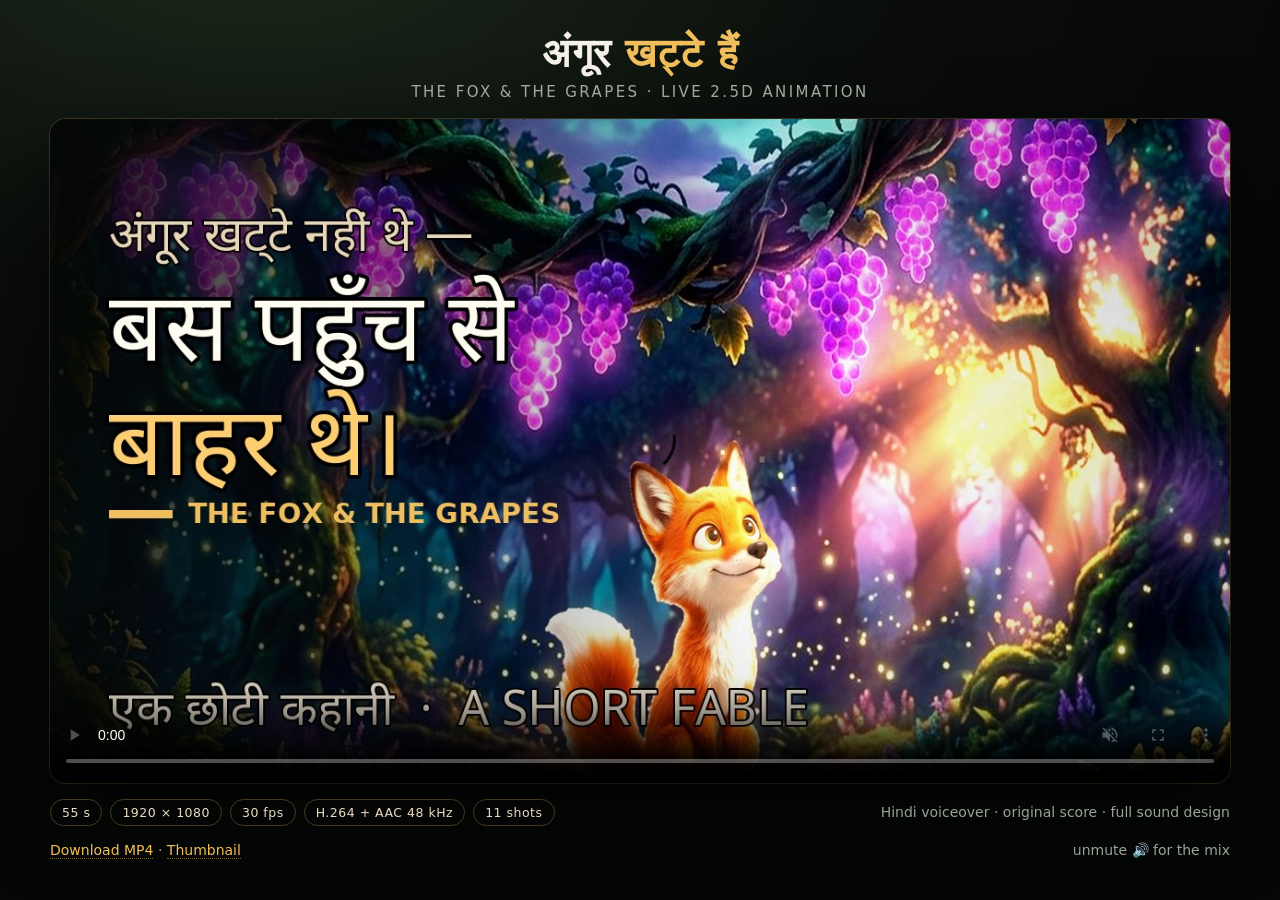
==== output/index.html @ b3474036 "Live 2.5D animated film: 11-shot edit, VFX, sound design, male voice mix - build_anim.py: plate-spac" ====
<!doctype html>
<html lang="hi">
<head>
<meta charset="utf-8">
<meta name="viewport" content="width=device-width,initial-scale=1">
<title>अंगूर खट्टे हैं — The Fox & The Grapes</title>
<style>
  :root{ --gold:#f0be5a; --ink:#0a0d0b; }
  *{box-sizing:border-box}
  body{
    margin:0; min-height:100vh; background:
      radial-gradient(1200px 700px at 20% -10%, #1d2a1b 0%, #0a0d0b 55%, #050706 100%);
    color:#f6f2ea; font-family:system-ui,"Segoe UI",Roboto,sans-serif;
    display:flex; flex-direction:column; align-items:center; justify-content:center;
    padding:28px 18px 40px;
  }
  header{text-align:center; margin-bottom:18px}
  h1{margin:0 0 6px; font-size:clamp(22px,3.4vw,40px); letter-spacing:.5px}
  h1 span{color:var(--gold)}
  p.sub{margin:0; color:#a9b3a6; font-size:clamp(12px,1.4vw,15px); letter-spacing:.16em; text-transform:uppercase}
  .frame{
    width:min(1180px,100%); border-radius:16px; overflow:hidden;
    box-shadow:0 30px 80px rgba(0,0,0,.65), 0 0 0 1px rgba(240,190,90,.22);
    background:#000;
  }
  video{display:block; width:100%; height:auto; aspect-ratio:16/9; background:#000}
  .meta{
    display:flex; flex-wrap:wrap; gap:10px 22px; align-items:center; justify-content:space-between;
    margin-top:16px; width:min(1180px,100%); color:#9aa396; font-size:14px;
  }
  .chips{display:flex; flex-wrap:wrap; gap:8px}
  .chip{border:1px solid rgba(240,190,90,.28); color:#e9dcc0; padding:5px 11px; border-radius:999px; font-size:12.5px; letter-spacing:.04em}
  a{color:var(--gold); text-decoration:none; border-bottom:1px dotted rgba(240,190,90,.5)}
</style>
</head>
<body>
  <header>
    <h1>अंगूर <span>खट्टे हैं</span></h1>
    <p class="sub">The Fox &amp; The Grapes · live 2.5D animation</p>
  </header>
  <div class="frame">
    <video src="Angoor_Khatte_Hain_LIVE_ANIMATION.mp4" poster="thumbnail_live.jpg"
           controls autoplay muted playsinline preload="metadata"></video>
  </div>
  <div class="meta">
    <div class="chips">
      <span class="chip">55 s</span>
      <span class="chip">1920 × 1080</span>
      <span class="chip">30 fps</span>
      <span class="chip">H.264 + AAC 48 kHz</span>
      <span class="chip">11 shots</span>
    </div>
    <div>Hindi voiceover · original score · full sound design</div>
  </div>
  <div class="meta"><div><a href="Angoor_Khatte_Hain_LIVE_ANIMATION.mp4" download>Download MP4</a> · <a href="thumbnail_live.jpg" target="_blank">Thumbnail</a></div><div>unmute 🔊 for the mix</div></div>
</body>
</html>
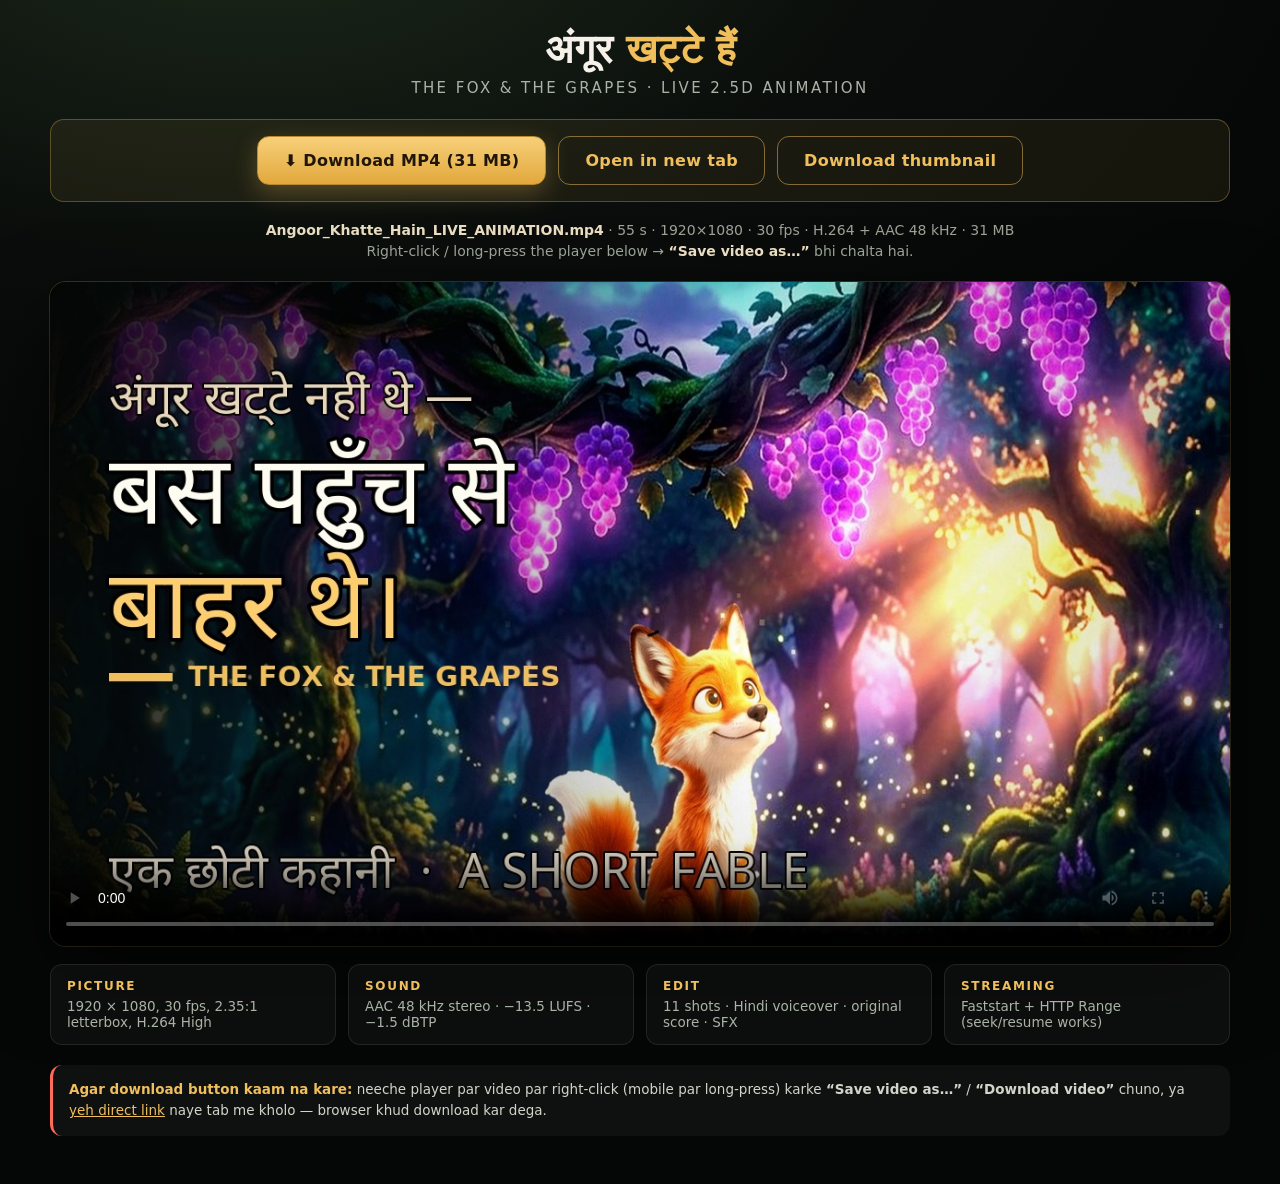
==== commit 1b913c68: "Fix voice-vs-SFX balance and add proper download Audio (mix_final.py v2): - voice: mud cut, 1.6-4.5k" ====
--- a/output/index.html
+++ b/output/index.html
@@ -3,55 +3,92 @@
 <head>
 <meta charset="utf-8">
 <meta name="viewport" content="width=device-width,initial-scale=1">
-<title>अंगूर खट्टे हैं — The Fox & The Grapes</title>
+<title>अंगूर खट्टे हैं — Download</title>
 <style>
-  :root{ --gold:#f0be5a; --ink:#0a0d0b; }
+  :root{ --gold:#f0be5a; }
   *{box-sizing:border-box}
-  body{
-    margin:0; min-height:100vh; background:
-      radial-gradient(1200px 700px at 20% -10%, #1d2a1b 0%, #0a0d0b 55%, #050706 100%);
-    color:#f6f2ea; font-family:system-ui,"Segoe UI",Roboto,sans-serif;
-    display:flex; flex-direction:column; align-items:center; justify-content:center;
-    padding:28px 18px 40px;
-  }
-  header{text-align:center; margin-bottom:18px}
-  h1{margin:0 0 6px; font-size:clamp(22px,3.4vw,40px); letter-spacing:.5px}
+  body{margin:0;min-height:100vh;background:radial-gradient(1200px 700px at 20% -10%,#1d2a1b 0%,#0a0d0b 55%,#050706 100%);
+       color:#f6f2ea;font-family:system-ui,"Segoe UI",Roboto,sans-serif;padding:26px 18px 48px}
+  .wrap{max-width:1180px;margin:0 auto}
+  header{text-align:center;margin-bottom:20px}
+  h1{margin:0 0 6px;font-size:clamp(22px,3.4vw,40px)}
   h1 span{color:var(--gold)}
-  p.sub{margin:0; color:#a9b3a6; font-size:clamp(12px,1.4vw,15px); letter-spacing:.16em; text-transform:uppercase}
-  .frame{
-    width:min(1180px,100%); border-radius:16px; overflow:hidden;
-    box-shadow:0 30px 80px rgba(0,0,0,.65), 0 0 0 1px rgba(240,190,90,.22);
-    background:#000;
-  }
-  video{display:block; width:100%; height:auto; aspect-ratio:16/9; background:#000}
-  .meta{
-    display:flex; flex-wrap:wrap; gap:10px 22px; align-items:center; justify-content:space-between;
-    margin-top:16px; width:min(1180px,100%); color:#9aa396; font-size:14px;
-  }
-  .chips{display:flex; flex-wrap:wrap; gap:8px}
-  .chip{border:1px solid rgba(240,190,90,.28); color:#e9dcc0; padding:5px 11px; border-radius:999px; font-size:12.5px; letter-spacing:.04em}
-  a{color:var(--gold); text-decoration:none; border-bottom:1px dotted rgba(240,190,90,.5)}
+  p.sub{margin:0;color:#a9b3a6;font-size:clamp(12px,1.4vw,15px);letter-spacing:.16em;text-transform:uppercase}
+
+  .dlbar{display:flex;flex-wrap:wrap;gap:12px;align-items:center;justify-content:center;
+         margin:22px 0 18px;padding:16px;border-radius:14px;
+         background:rgba(240,190,90,.07);border:1px solid rgba(240,190,90,.30)}
+  .btn{display:inline-flex;align-items:center;gap:9px;text-decoration:none;font-weight:700;
+       padding:14px 26px;border-radius:12px;font-size:16px;letter-spacing:.02em;
+       background:linear-gradient(180deg,#f7cf7a,#e2a83c);color:#20160a;
+       border:1px solid #b98a2c;box-shadow:0 8px 24px rgba(240,190,90,.28)}
+  .btn:hover{filter:brightness(1.06)}
+  .btn.ghost{background:transparent;color:#f0be5a;border:1px solid rgba(240,190,90,.5);box-shadow:none;font-weight:600}
+  .info{color:#9aa396;font-size:14px;line-height:1.5;text-align:center}
+  .info b{color:#e9dcc0;font-weight:600}
+
+  .frame{width:100%;border-radius:16px;overflow:hidden;background:#000;
+         box-shadow:0 30px 80px rgba(0,0,0,.65),0 0 0 1px rgba(240,190,90,.22)}
+  video{display:block;width:100%;height:auto;aspect-ratio:16/9;background:#000}
+
+  .grid{display:grid;grid-template-columns:repeat(auto-fit,minmax(230px,1fr));gap:12px;margin-top:18px}
+  .card{background:rgba(255,255,255,.035);border:1px solid rgba(255,255,255,.09);
+        border-radius:12px;padding:14px 16px;font-size:13.5px;color:#a9b3a6}
+  .card b{display:block;color:#f0be5a;font-size:12px;letter-spacing:.14em;text-transform:uppercase;margin-bottom:5px}
+  a{color:var(--gold)}
+  .note{margin-top:20px;padding:14px 16px;border-radius:12px;font-size:13.5px;line-height:1.6;
+        color:#cfd6c9;background:rgba(255,255,255,.04);border-left:3px solid var(--gold)}
 </style>
 </head>
 <body>
+<div class="wrap">
   <header>
     <h1>अंगूर <span>खट्टे हैं</span></h1>
     <p class="sub">The Fox &amp; The Grapes · live 2.5D animation</p>
   </header>
-  <div class="frame">
-    <video src="Angoor_Khatte_Hain_LIVE_ANIMATION.mp4" poster="thumbnail_live.jpg"
-           controls autoplay muted playsinline preload="metadata"></video>
+
+  <!-- ⬇ DOWNLOAD — sabse upar, bada button -->
+  <div class="dlbar">
+    <a class="btn" href="Angoor_Khatte_Hain_LIVE_ANIMATION.mp4" download="Angoor_Khatte_Hain_LIVE_ANIMATION.mp4">
+      ⬇ Download MP4 (31 MB)
+    </a>
+    <a class="btn ghost" href="Angoor_Khatte_Hain_LIVE_ANIMATION.mp4" target="_blank" rel="noopener">Open in new tab</a>
+    <a class="btn ghost" href="thumbnail_live.jpg" download>Download thumbnail</a>
   </div>
-  <div class="meta">
-    <div class="chips">
-      <span class="chip">55 s</span>
-      <span class="chip">1920 × 1080</span>
-      <span class="chip">30 fps</span>
-      <span class="chip">H.264 + AAC 48 kHz</span>
-      <span class="chip">11 shots</span>
-    </div>
-    <div>Hindi voiceover · original score · full sound design</div>
+  <div class="info">
+    <b>Angoor_Khatte_Hain_LIVE_ANIMATION.mp4</b> · 55 s · 1920×1080 · 30 fps · H.264 + AAC 48 kHz · 31 MB<br>
+    Right-click / long-press the player below → <b>“Save video as…”</b> bhi chalta hai.
   </div>
-  <div class="meta"><div><a href="Angoor_Khatte_Hain_LIVE_ANIMATION.mp4" download>Download MP4</a> · <a href="thumbnail_live.jpg" target="_blank">Thumbnail</a></div><div>unmute 🔊 for the mix</div></div>
+
+  <div class="frame" style="margin-top:20px">
+    <video id="v" src="Angoor_Khatte_Hain_LIVE_ANIMATION.mp4" poster="thumbnail_live.jpg"
+           controls playsinline preload="metadata"></video>
+  </div>
+
+  <div class="grid">
+    <div class="card"><b>Picture</b>1920 × 1080, 30 fps, 2.35:1 letterbox, H.264 High</div>
+    <div class="card"><b>Sound</b>AAC 48 kHz stereo · −13.5 LUFS · −1.5 dBTP</div>
+    <div class="card"><b>Edit</b>11 shots · Hindi voiceover · original score · SFX</div>
+    <div class="card"><b>Streaming</b>Faststart + HTTP Range (seek/resume works)</div>
+  </div>
+
+  <div class="note">
+    <b style="color:#f0be5a">Agar download button kaam na kare:</b> neeche player par video par
+    right-click (mobile par long-press) karke <b>“Save video as…”</b> / <b>“Download video”</b> chuno,
+    ya <a href="/Angoor_Khatte_Hain_LIVE_ANIMATION.mp4">yeh direct link</a> naye tab me kholo —
+    browser khud download kar dega.
+  </div>
+</div>
+<script>
+  // play/pause with space, and make download fall back to blob if needed
+  document.addEventListener('keydown', e => {
+    const v = document.getElementById('v');
+    if (e.code === 'Space' && e.target.tagName !== 'A') { e.preventDefault(); v.paused ? v.play() : v.pause(); }
+  });
+  const v = document.getElementById('v');
+  v.addEventListener('error', () => {
+    document.querySelector('.note').style.borderLeftColor = '#ff6b5a';
+  });
+</script>
 </body>
 </html>
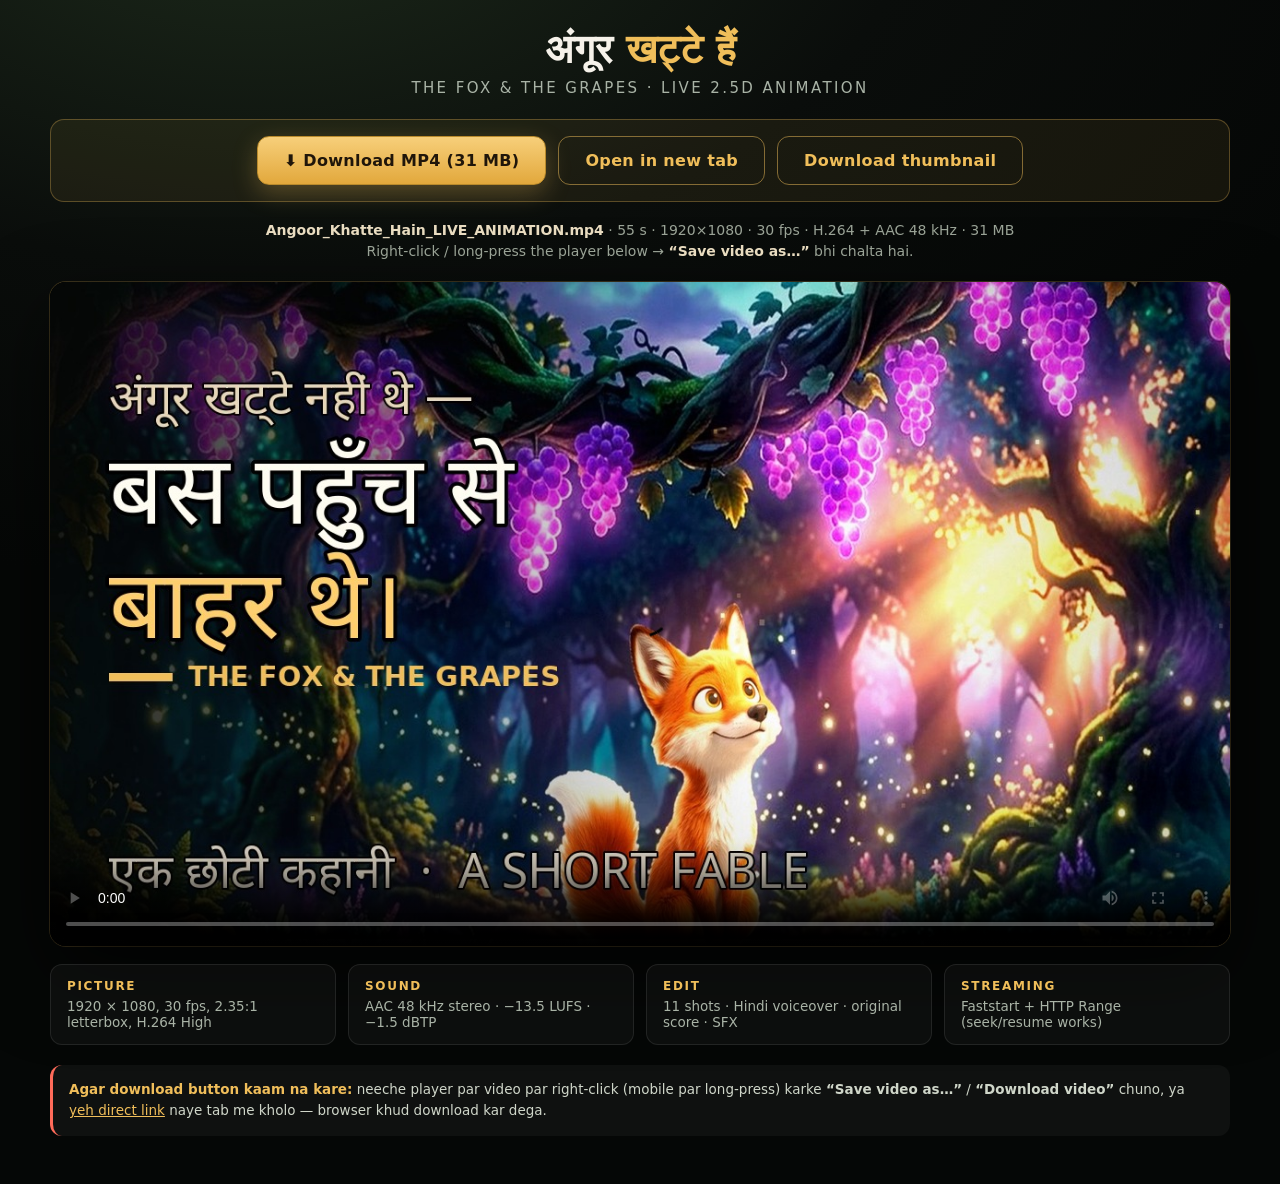
==== commit 008d9f95: "Add /download short alias with 302 redirect; point buttons at it Co-authored-by: arena-agent <297053" ====
--- a/output/index.html
+++ b/output/index.html
@@ -49,10 +49,10 @@
 
   <!-- ⬇ DOWNLOAD — sabse upar, bada button -->
   <div class="dlbar">
-    <a class="btn" href="Angoor_Khatte_Hain_LIVE_ANIMATION.mp4" download="Angoor_Khatte_Hain_LIVE_ANIMATION.mp4">
+    <a class="btn" href="/download" download="Angoor_Khatte_Hain_LIVE_ANIMATION.mp4">
       ⬇ Download MP4 (31 MB)
     </a>
-    <a class="btn ghost" href="Angoor_Khatte_Hain_LIVE_ANIMATION.mp4" target="_blank" rel="noopener">Open in new tab</a>
+    <a class="btn ghost" href="/download" target="_blank" rel="noopener">Open in new tab</a>
     <a class="btn ghost" href="thumbnail_live.jpg" download>Download thumbnail</a>
   </div>
   <div class="info">
@@ -75,7 +75,7 @@
   <div class="note">
     <b style="color:#f0be5a">Agar download button kaam na kare:</b> neeche player par video par
     right-click (mobile par long-press) karke <b>“Save video as…”</b> / <b>“Download video”</b> chuno,
-    ya <a href="/Angoor_Khatte_Hain_LIVE_ANIMATION.mp4">yeh direct link</a> naye tab me kholo —
+    ya <a href="/download">yeh direct link</a> naye tab me kholo —
     browser khud download kar dega.
   </div>
 </div>
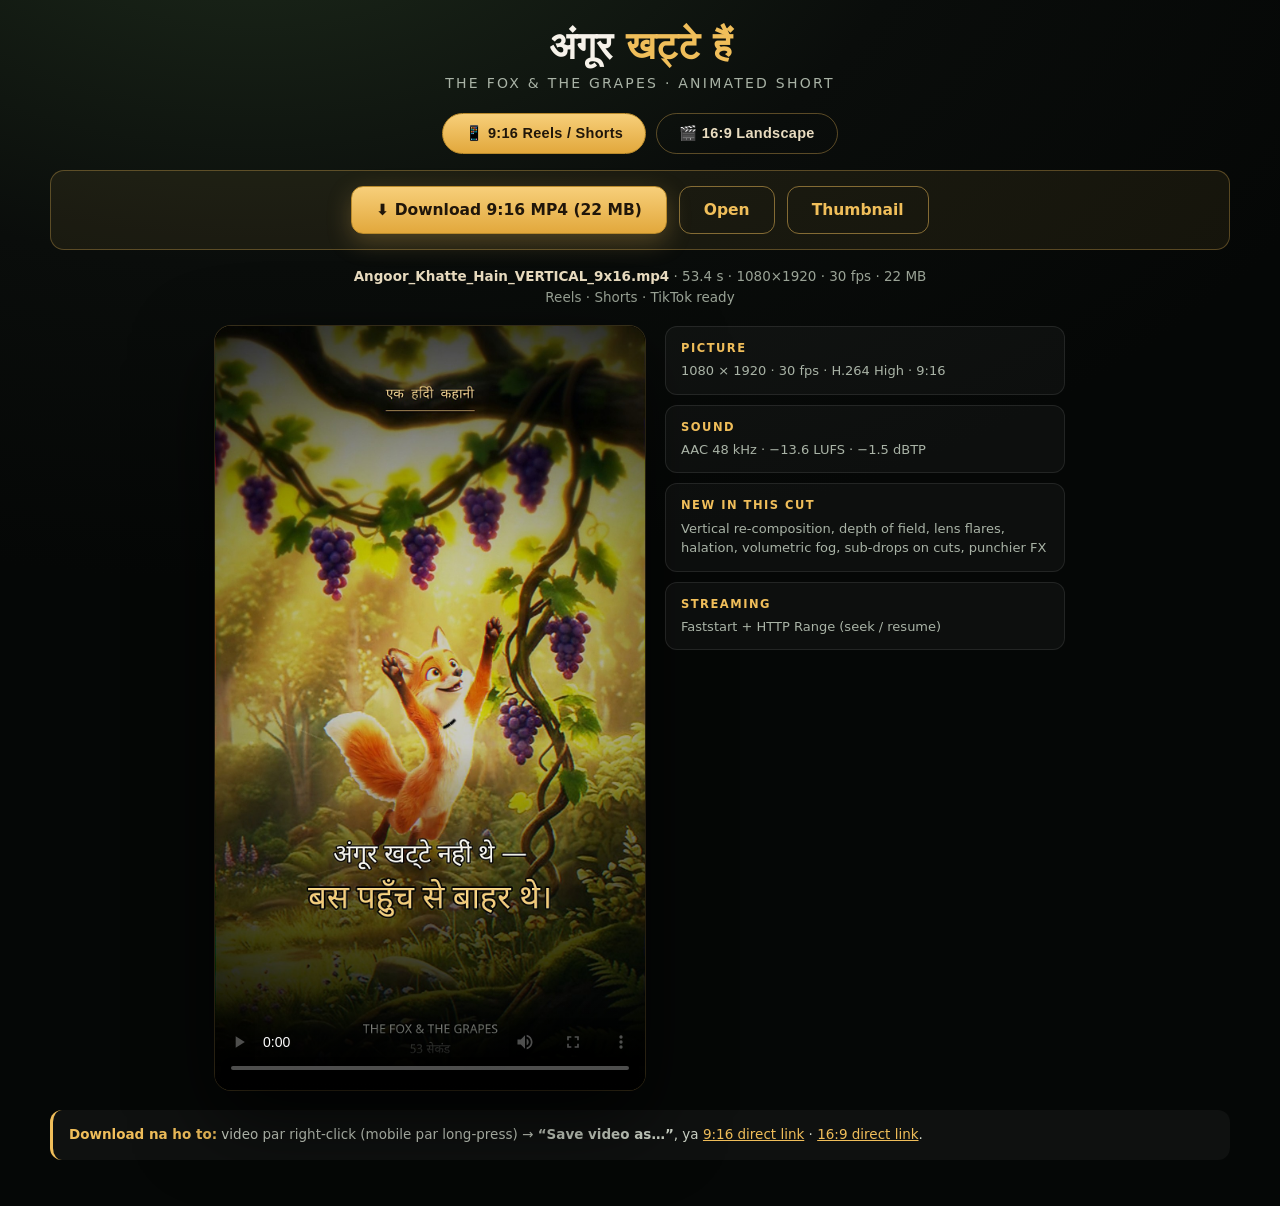
==== commit 65aae3df: "Add 9:16 vertical cut for Reels/Shorts + /reel download aliases - build_vertical.py: 1080x1920 engin" ====
--- a/output/index.html
+++ b/output/index.html
@@ -8,87 +8,120 @@
   :root{ --gold:#f0be5a; }
   *{box-sizing:border-box}
   body{margin:0;min-height:100vh;background:radial-gradient(1200px 700px at 20% -10%,#1d2a1b 0%,#0a0d0b 55%,#050706 100%);
-       color:#f6f2ea;font-family:system-ui,"Segoe UI",Roboto,sans-serif;padding:26px 18px 48px}
+       color:#f6f2ea;font-family:system-ui,"Segoe UI",Roboto,sans-serif;padding:24px 16px 46px}
   .wrap{max-width:1180px;margin:0 auto}
   header{text-align:center;margin-bottom:20px}
-  h1{margin:0 0 6px;font-size:clamp(22px,3.4vw,40px)}
+  h1{margin:0 0 6px;font-size:clamp(21px,3.2vw,38px)}
   h1 span{color:var(--gold)}
-  p.sub{margin:0;color:#a9b3a6;font-size:clamp(12px,1.4vw,15px);letter-spacing:.16em;text-transform:uppercase}
+  p.sub{margin:0;color:#a9b3a6;font-size:clamp(11px,1.3vw,14px);letter-spacing:.16em;text-transform:uppercase}
+
+  .tabs{display:flex;gap:10px;justify-content:center;margin:22px 0 16px;flex-wrap:wrap}
+  .tab{padding:11px 22px;border-radius:999px;cursor:pointer;font-weight:700;font-size:14.5px;
+       border:1px solid rgba(240,190,90,.35);background:transparent;color:#e9dcc0;letter-spacing:.02em}
+  .tab.on{background:linear-gradient(180deg,#f7cf7a,#e2a83c);color:#20160a;border-color:#b98a2c}
+
+  .panes{position:relative}
+  .pane{display:none}
+  .pane.on{display:block}
 
   .dlbar{display:flex;flex-wrap:wrap;gap:12px;align-items:center;justify-content:center;
-         margin:22px 0 18px;padding:16px;border-radius:14px;
+         padding:15px;border-radius:14px;margin-bottom:16px;
          background:rgba(240,190,90,.07);border:1px solid rgba(240,190,90,.30)}
   .btn{display:inline-flex;align-items:center;gap:9px;text-decoration:none;font-weight:700;
-       padding:14px 26px;border-radius:12px;font-size:16px;letter-spacing:.02em;
-       background:linear-gradient(180deg,#f7cf7a,#e2a83c);color:#20160a;
-       border:1px solid #b98a2c;box-shadow:0 8px 24px rgba(240,190,90,.28)}
+       padding:14px 24px;border-radius:12px;font-size:15.5px;
+       background:linear-gradient(180deg,#f7cf7a,#e2a83c);color:#20160a;border:1px solid #b98a2c;
+       box-shadow:0 8px 24px rgba(240,190,90,.26)}
+  .btn.ghost{background:transparent;color:#f0be5a;border:1px solid rgba(240,190,90,.5);box-shadow:none;font-weight:600}
   .btn:hover{filter:brightness(1.06)}
-  .btn.ghost{background:transparent;color:#f0be5a;border:1px solid rgba(240,190,90,.5);box-shadow:none;font-weight:600}
-  .info{color:#9aa396;font-size:14px;line-height:1.5;text-align:center}
+  .info{color:#9aa396;font-size:13.5px;line-height:1.55;text-align:center;margin-bottom:18px}
   .info b{color:#e9dcc0;font-weight:600}
 
-  .frame{width:100%;border-radius:16px;overflow:hidden;background:#000;
+  /* vertical player keeps the reel shape */
+  .stage{display:flex;gap:20px;align-items:flex-start;flex-wrap:wrap;justify-content:center}
+  .frame{flex:1 1 340px;max-width:760px;border-radius:16px;overflow:hidden;background:#000;
          box-shadow:0 30px 80px rgba(0,0,0,.65),0 0 0 1px rgba(240,190,90,.22)}
-  video{display:block;width:100%;height:auto;aspect-ratio:16/9;background:#000}
-
-  .grid{display:grid;grid-template-columns:repeat(auto-fit,minmax(230px,1fr));gap:12px;margin-top:18px}
+  .frame.vert{max-width:430px}
+  video{display:block;width:100%;height:auto;background:#000}
+  .side{flex:1 1 260px;max-width:400px;display:flex;flex-direction:column;gap:10px}
   .card{background:rgba(255,255,255,.035);border:1px solid rgba(255,255,255,.09);
-        border-radius:12px;padding:14px 16px;font-size:13.5px;color:#a9b3a6}
-  .card b{display:block;color:#f0be5a;font-size:12px;letter-spacing:.14em;text-transform:uppercase;margin-bottom:5px}
-  a{color:var(--gold)}
+        border-radius:12px;padding:13px 15px;font-size:13px;color:#a9b3a6;line-height:1.5}
+  .card b{display:block;color:#f0be5a;font-size:11.5px;letter-spacing:.13em;text-transform:uppercase;margin-bottom:4px}
   .note{margin-top:20px;padding:14px 16px;border-radius:12px;font-size:13.5px;line-height:1.6;
         color:#cfd6c9;background:rgba(255,255,255,.04);border-left:3px solid var(--gold)}
+  a{color:var(--gold)}
 </style>
 </head>
 <body>
 <div class="wrap">
   <header>
     <h1>अंगूर <span>खट्टे हैं</span></h1>
-    <p class="sub">The Fox &amp; The Grapes · live 2.5D animation</p>
+    <p class="sub">The Fox &amp; The Grapes · animated short</p>
   </header>
 
-  <!-- ⬇ DOWNLOAD — sabse upar, bada button -->
-  <div class="dlbar">
-    <a class="btn" href="/download" download="Angoor_Khatte_Hain_LIVE_ANIMATION.mp4">
-      ⬇ Download MP4 (31 MB)
-    </a>
-    <a class="btn ghost" href="/download" target="_blank" rel="noopener">Open in new tab</a>
-    <a class="btn ghost" href="thumbnail_live.jpg" download>Download thumbnail</a>
-  </div>
-  <div class="info">
-    <b>Angoor_Khatte_Hain_LIVE_ANIMATION.mp4</b> · 55 s · 1920×1080 · 30 fps · H.264 + AAC 48 kHz · 31 MB<br>
-    Right-click / long-press the player below → <b>“Save video as…”</b> bhi chalta hai.
+  <div class="tabs">
+    <button class="tab on" data-p="v">📱 9:16 Reels / Shorts</button>
+    <button class="tab" data-p="h">🎬 16:9 Landscape</button>
   </div>
 
-  <div class="frame" style="margin-top:20px">
-    <video id="v" src="Angoor_Khatte_Hain_LIVE_ANIMATION.mp4" poster="thumbnail_live.jpg"
-           controls playsinline preload="metadata"></video>
-  </div>
+  <div class="panes">
+    <!-- ---------------- VERTICAL ---------------- -->
+    <div class="pane on" id="pane-v">
+      <div class="dlbar">
+        <a class="btn" href="/reel" download>⬇ Download 9:16 MP4 (22 MB)</a>
+        <a class="btn ghost" href="/reel" target="_blank" rel="noopener">Open</a>
+        <a class="btn ghost" href="thumbnail_vertical.jpg" download>Thumbnail</a>
+      </div>
+      <div class="info">
+        <b>Angoor_Khatte_Hain_VERTICAL_9x16.mp4</b> · 53.4 s · 1080×1920 · 30 fps · 22 MB<br>
+        Reels · Shorts · TikTok ready
+      </div>
+      <div class="stage">
+        <div class="frame vert">
+          <video src="Angoor_Khatte_Hain_VERTICAL_9x16.mp4" poster="thumbnail_vertical.jpg"
+                 controls playsinline preload="metadata"></video>
+        </div>
+        <div class="side">
+          <div class="card"><b>Picture</b>1080 × 1920 · 30 fps · H.264 High · 9:16</div>
+          <div class="card"><b>Sound</b>AAC 48 kHz · −13.6 LUFS · −1.5 dBTP</div>
+          <div class="card"><b>New in this cut</b>Vertical re-composition, depth of field, lens flares, halation, volumetric fog, sub-drops on cuts, punchier FX</div>
+          <div class="card"><b>Streaming</b>Faststart + HTTP Range (seek / resume)</div>
+        </div>
+      </div>
+    </div>
 
-  <div class="grid">
-    <div class="card"><b>Picture</b>1920 × 1080, 30 fps, 2.35:1 letterbox, H.264 High</div>
-    <div class="card"><b>Sound</b>AAC 48 kHz stereo · −13.5 LUFS · −1.5 dBTP</div>
-    <div class="card"><b>Edit</b>11 shots · Hindi voiceover · original score · SFX</div>
-    <div class="card"><b>Streaming</b>Faststart + HTTP Range (seek/resume works)</div>
+    <!-- ---------------- LANDSCAPE ---------------- -->
+    <div class="pane" id="pane-h">
+      <div class="dlbar">
+        <a class="btn" href="/download" download>⬇ Download 16:9 MP4 (31 MB)</a>
+        <a class="btn ghost" href="/download" target="_blank" rel="noopener">Open</a>
+        <a class="btn ghost" href="thumbnail_live.jpg" download>Thumbnail</a>
+      </div>
+      <div class="info">
+        <b>Angoor_Khatte_Hain_LIVE_ANIMATION.mp4</b> · 55 s · 1920×1080 · 30 fps · 31 MB
+      </div>
+      <div class="frame">
+        <video src="Angoor_Khatte_Hain_LIVE_ANIMATION.mp4" poster="thumbnail_live.jpg"
+               controls playsinline preload="metadata"></video>
+      </div>
+    </div>
   </div>
 
   <div class="note">
-    <b style="color:#f0be5a">Agar download button kaam na kare:</b> neeche player par video par
-    right-click (mobile par long-press) karke <b>“Save video as…”</b> / <b>“Download video”</b> chuno,
-    ya <a href="/download">yeh direct link</a> naye tab me kholo —
-    browser khud download kar dega.
+    <b style="color:#f0be5a">Download na ho to:</b> video par right-click (mobile par long-press)
+    → <b>“Save video as…”</b>, ya
+    <a href="/reel">9:16 direct link</a> · <a href="/download">16:9 direct link</a>.
   </div>
 </div>
 <script>
-  // play/pause with space, and make download fall back to blob if needed
-  document.addEventListener('keydown', e => {
-    const v = document.getElementById('v');
-    if (e.code === 'Space' && e.target.tagName !== 'A') { e.preventDefault(); v.paused ? v.play() : v.pause(); }
-  });
-  const v = document.getElementById('v');
-  v.addEventListener('error', () => {
-    document.querySelector('.note').style.borderLeftColor = '#ff6b5a';
-  });
+  const tabs = document.querySelectorAll('.tab');
+  tabs.forEach(t => t.addEventListener('click', () => {
+    tabs.forEach(x => x.classList.remove('on'));
+    t.classList.add('on');
+    document.querySelectorAll('.pane').forEach(p => p.classList.remove('on'));
+    document.getElementById('pane-' + t.dataset.p).classList.add('on');
+    // pause the hidden player
+    document.querySelectorAll('video').forEach(v => v.pause());
+  }));
 </script>
 </body>
 </html>
